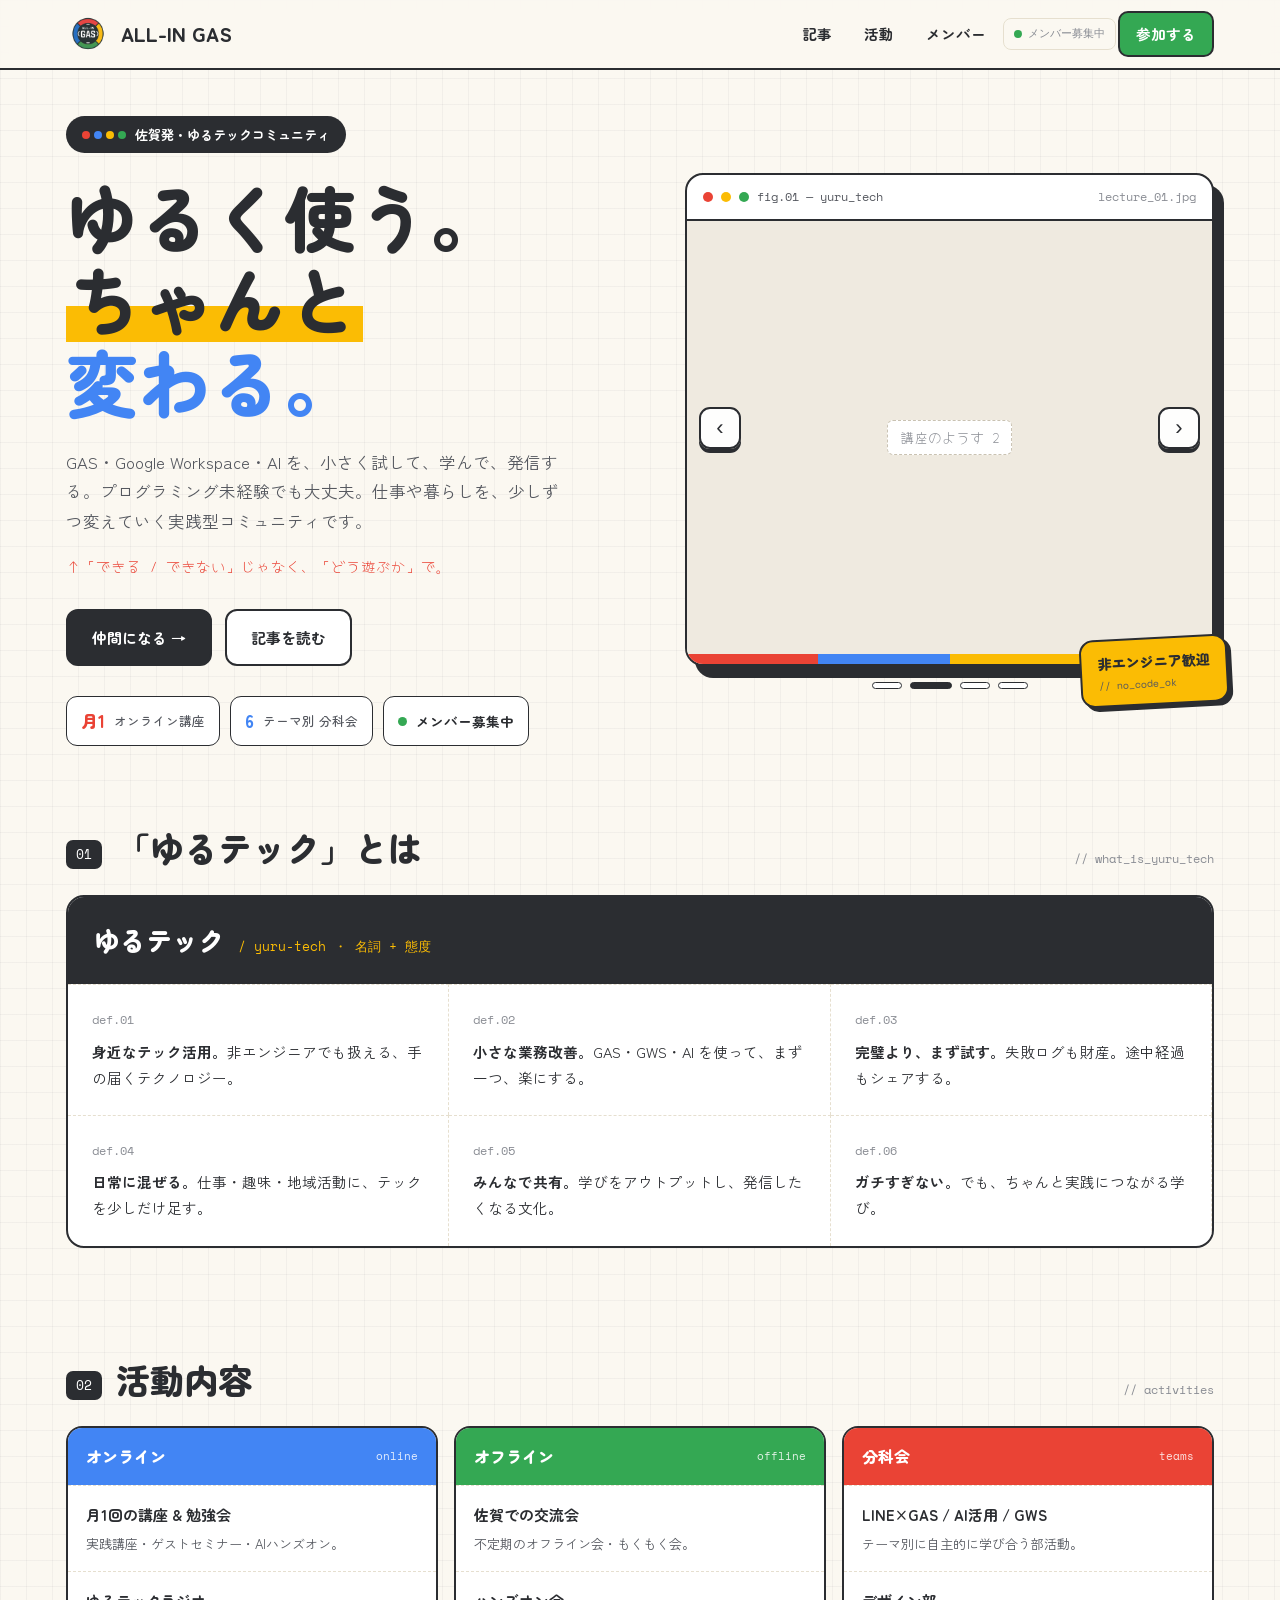
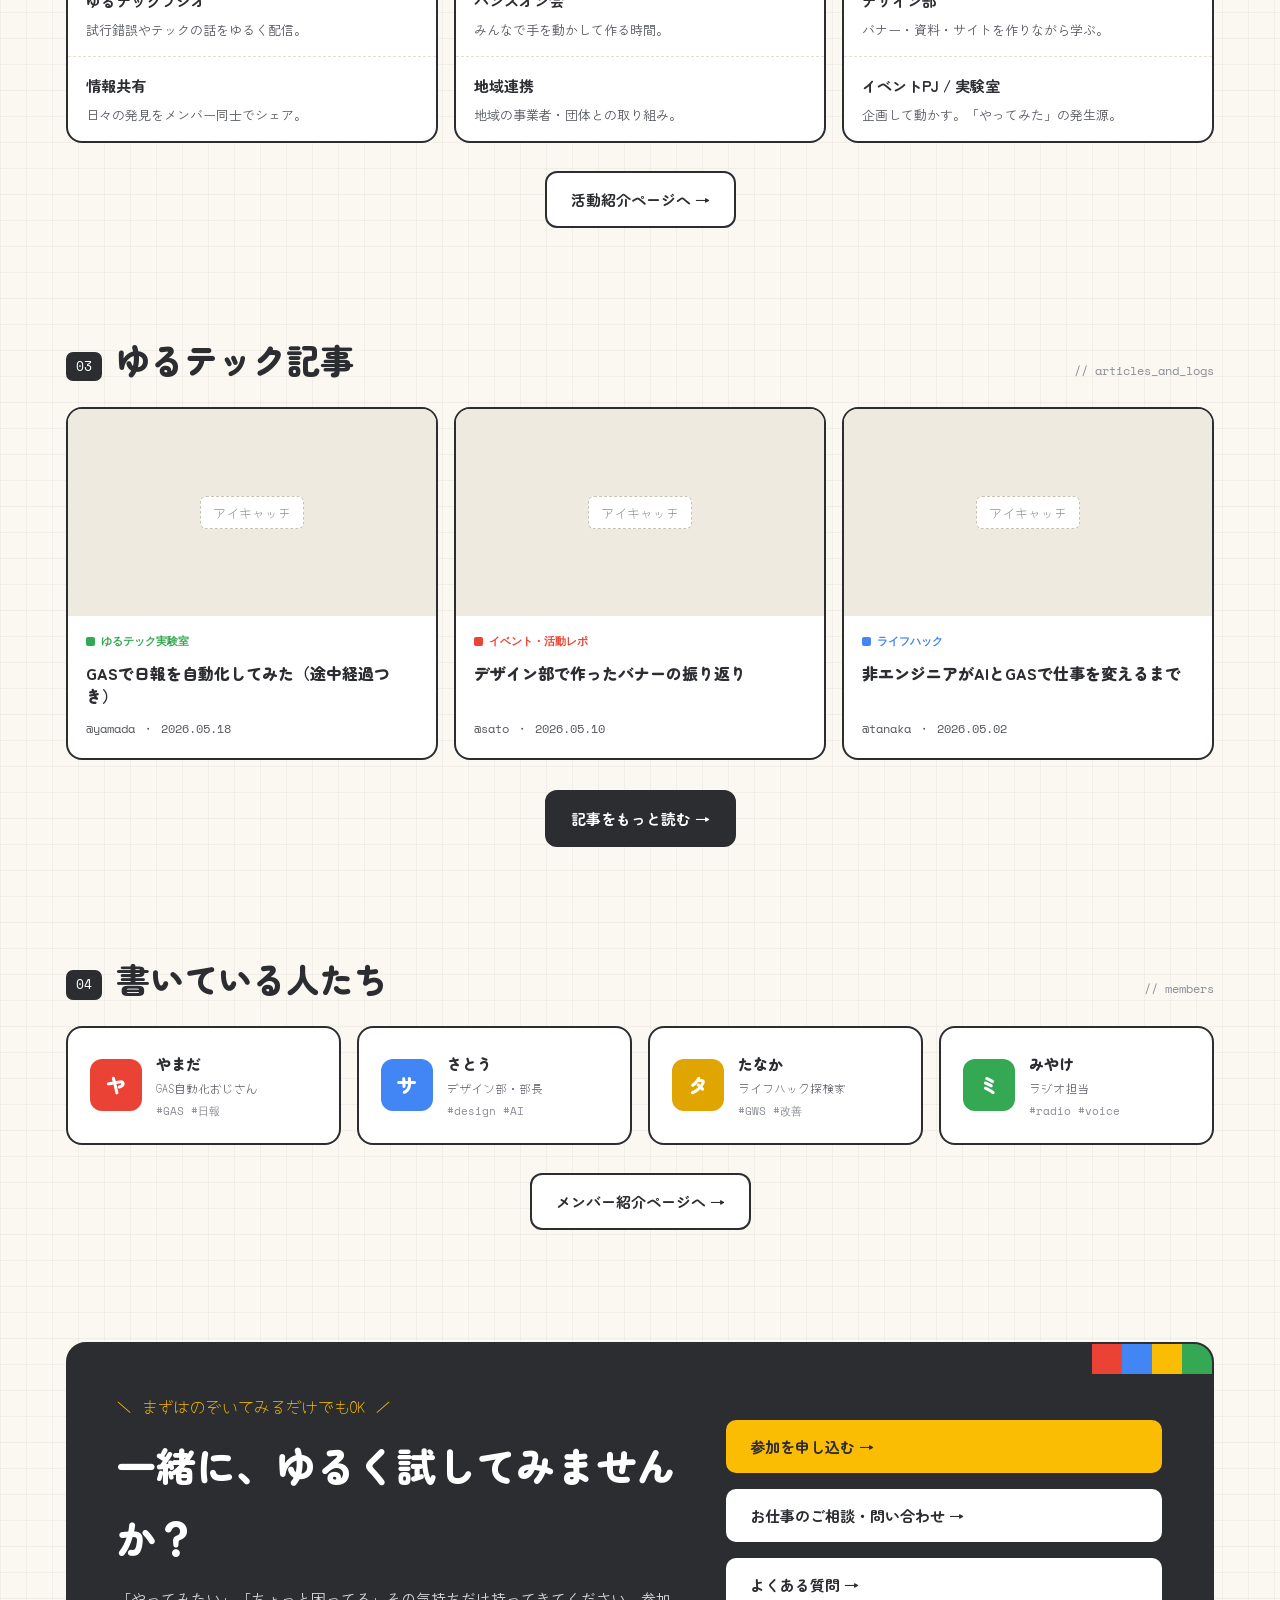
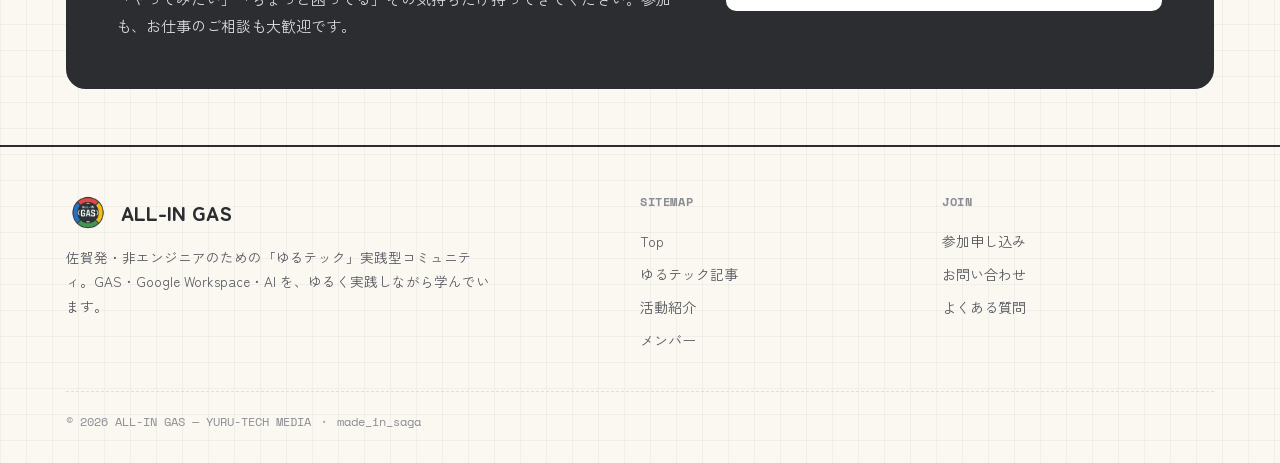
==== index.html @ 30613cdd "ALL-IN GAS site (案C 実験ノート) — initial publish" ====
<!DOCTYPE html>
<html lang="ja">
<head>
<meta charset="UTF-8">
<meta name="viewport" content="width=device-width, initial-scale=1.0">
<title>ALL-IN GAS ｜ 佐賀発・ゆるテック実践コミュニティ</title>
<link rel="stylesheet" href="assets/tokens.css">
<style>
@import url('https://fonts.googleapis.com/css2?family=Space+Mono:wght@400;700&display=swap');
/* ====================== 案C : 実験ノート / ベントグリッド (Modular) ====================== */
html{ scroll-behavior:smooth; }
body{ margin:0; background:#FBF8F1; color:var(--ink); font-family:var(--font-body); line-height:1.8; -webkit-font-smoothing:antialiased;
  background-image:
    linear-gradient(rgba(43,45,49,.045) 1px, transparent 1px),
    linear-gradient(90deg, rgba(43,45,49,.045) 1px, transparent 1px);
  background-size:26px 26px; }
a{ color:inherit; text-decoration:none; }
img{ display:block; max-width:100%; }
.wrap{ max-width:1200px; margin:0 auto; padding:0 26px; }
.mono{ font-family:'Space Mono', ui-monospace, monospace; }
.ph{ position:relative; background:#EFEAE0; display:flex; align-items:center; justify-content:center; color:var(--ink-3); font-family:var(--font-hand); font-size:13px; }
.ph span{ background:#fff; padding:4px 12px; border-radius:6px; border:1px dashed #C9C2B2; }

.btn{ font-family:var(--font-round); font-weight:700; font-size:15px; padding:13px 24px; border-radius:12px; display:inline-flex; align-items:center; gap:8px; transition:.16s; cursor:pointer; border:2px solid var(--ink); }
.btn-primary{ background:var(--ink); color:#fff; }
.btn-primary:hover{ box-shadow:4px 4px 0 var(--g-blue); transform:translate(-2px,-2px); }
.btn-ghost{ background:#fff; }
.btn-ghost:hover{ box-shadow:4px 4px 0 var(--ink); transform:translate(-2px,-2px); }

/* ====================== NAV ====================== */
nav.bar{ position:sticky; top:0; z-index:50; background:rgba(251,248,241,.9); backdrop-filter:blur(8px); border-bottom:2px solid var(--ink); }
nav.bar .wrap{ display:flex; align-items:center; gap:8px; height:68px; }
nav.bar .logo{ display:flex; align-items:center; gap:11px; font-family:var(--font-round); font-weight:900; font-size:20px; white-space:nowrap; }
nav.bar .logo img{ width:44px; height:44px; }
nav.bar .links{ display:flex; gap:2px; margin-left:auto; align-items:center; }
nav.bar .links a{ font-family:var(--font-round); font-weight:700; font-size:14.5px; padding:8px 15px; border-radius:10px; transition:.15s; }
nav.bar .links a:hover{ background:#EFEAE0; }
nav.bar .join{ background:var(--g-green); color:#fff !important; border:2px solid var(--ink); padding:8px 16px !important; }
nav.bar .status{ font-family:'Space Mono',monospace; font-size:11px; color:var(--ink-3); border:1.5px solid var(--line); border-radius:8px; padding:5px 10px; display:flex; align-items:center; gap:6px; }
nav.bar .status .dot{ width:8px; height:8px; border-radius:50%; background:var(--g-green); }

/* ====================== HERO — コピー + メインビジュアル主役 ====================== */
.hero{ padding:46px 0 26px; }
.hero .wrap{ display:grid; grid-template-columns:1.04fr .96fr; gap:46px; align-items:center; }
.hero .copy, .hero .visual{ min-width:0; }

.hero .copy .tagpill{ font-family:var(--font-round); font-weight:700; font-size:13px; background:var(--ink); color:#fff; padding:7px 16px; border-radius:30px; display:inline-flex; align-items:center; gap:9px; }
.hero .copy .tagpill .gd{ display:flex; gap:4px; }
.hero .copy .tagpill .gd i{ width:8px; height:8px; border-radius:50%; display:block; }
.hero .copy h1{ font-family:var(--font-round); font-weight:900; font-size:clamp(42px,6vw,72px); line-height:1.14; letter-spacing:.01em; margin:22px 0 0; }
.hero .copy h1 .hl{ background:linear-gradient(180deg,transparent 58%, var(--g-yellow) 58%, var(--g-yellow) 92%, transparent 92%); padding:0 3px; }
.hero .copy h1 .b{ color:var(--g-blue); white-space:nowrap; }
.hero .copy .lead{ font-size:16.5px; color:var(--ink-2); margin:26px 0 0; max-width:30em; }
.hero .copy .hand{ font-family:var(--font-hand); font-size:14.5px; color:var(--g-red); margin-top:16px; }
.hero .copy .cta-row{ display:flex; gap:13px; flex-wrap:wrap; margin-top:30px; }

/* main visual — 大きく主役に */
.hero .visual{ position:relative; }
.hero .visual .card{ border:2px solid var(--ink); border-radius:18px; background:#fff; overflow:hidden;
  box-shadow:10px 12px 0 var(--ink); position:relative; }
.hero .visual .figbar{ display:flex; align-items:center; gap:8px; padding:11px 16px; border-bottom:2px solid var(--ink);
  font-family:'Space Mono',monospace; font-size:12px; color:var(--ink-2); }
.hero .visual .figbar .tdot{ width:10px; height:10px; border-radius:50%; }
.hero .visual .figbar .name{ margin-left:auto; color:var(--ink-3); }
.hero .visual .ph{ aspect-ratio:4/3.3; border-radius:0; border:none; }
.hero .visual .ph span{ font-size:14px; }
/* carousel */
.hero .visual .card{ position:relative; }
.hero .visual .track{ display:flex; transition:transform .45s cubic-bezier(.7,0,.2,1); }
.hero .visual .slide{ flex:0 0 100%; }
.hero .visual .slide .ph{ width:100%; }
.hero .visual .arw{ position:absolute; top:calc(50% + 8px); transform:translateY(-50%); width:42px; height:42px; border-radius:11px;
  border:2px solid var(--ink); background:rgba(255,255,255,.94); color:var(--ink); font-size:22px; line-height:1; cursor:pointer;
  display:flex; align-items:center; justify-content:center; transition:.15s; z-index:3; box-shadow:0 4px 0 var(--ink); }
.hero .visual .arw:hover{ background:var(--g-yellow); }
.hero .visual .arw:active{ transform:translateY(-50%) translateY(2px); box-shadow:0 2px 0 var(--ink); }
.hero .visual .arw.prev{ left:12px; }
.hero .visual .arw.next{ right:12px; }
.hero .visual .dots{ display:flex; gap:8px; justify-content:center; margin-top:16px; }
.hero .visual .dots .dot{ width:30px; height:7px; border-radius:20px; border:1.5px solid var(--ink); background:#fff; cursor:pointer; padding:0; transition:.18s; }
.hero .visual .dots .dot.on{ background:var(--ink); width:42px; }
.hero .visual .colorbar{ display:flex; height:10px; }
.hero .visual .colorbar i{ flex:1; }
.hero .visual .stamp{ position:absolute; right:-14px; bottom:-16px; background:var(--g-yellow); color:var(--ink);
  border:2px solid var(--ink); border-radius:14px; padding:10px 16px; font-family:var(--font-round); font-weight:900;
  font-size:14px; transform:rotate(-3deg); box-shadow:4px 4px 0 var(--ink); }
.hero .visual .stamp .s{ display:block; font-family:'Space Mono',monospace; font-weight:400; font-size:10px; color:var(--ink-2); margin-top:1px; }

/* hero下のステータス・チップ列 */
.hero-chips{ display:flex; flex-wrap:wrap; gap:10px; margin-top:30px; }
.chip{ display:inline-flex; align-items:center; gap:9px; border:1.5px solid var(--ink); border-radius:11px; background:#fff;
  padding:9px 14px; font-family:var(--font-round); font-weight:700; font-size:13.5px; }
.chip .num{ font-family:var(--font-round); font-weight:900; font-size:17px; }
.chip .lab{ font-size:12.5px; color:var(--ink-2); font-weight:500; }
.chip .cdot{ width:9px; height:9px; border-radius:50%; }
.chip .mn{ font-family:'Space Mono',monospace; font-size:11px; color:var(--ink-3); }
.chip.live .cdot{ animation:blink 1.6s ease-in-out infinite; }
@keyframes blink{ 50%{ opacity:.25 } }

/* ====================== SECTION ====================== */
section{ padding:56px 0; }
.sec-head{ display:flex; align-items:flex-end; gap:14px; margin-bottom:26px; flex-wrap:wrap; }
.sec-head .tick{ font-family:'Space Mono',monospace; font-size:13px; color:#fff; background:var(--ink); padding:3px 10px; border-radius:7px; }
.sec-head h2{ font-family:var(--font-round); font-weight:900; font-size:clamp(24px,3vw,34px); margin:0; line-height:1.2; }
.sec-head .en{ font-family:'Space Mono',monospace; font-size:12px; color:var(--ink-3); margin-left:auto; }

/* ゆるテック定義 */
.yuru .def{ border:2px solid var(--ink); border-radius:18px; background:#fff; overflow:hidden; display:grid; grid-template-columns:1fr 1fr 1fr; }
.yuru .def .head{ grid-column:1/-1; background:var(--ink); color:#fff; padding:20px 26px; display:flex; align-items:baseline; gap:14px; }
.yuru .def .head .term{ font-family:var(--font-round); font-weight:900; font-size:26px; }
.yuru .def .head .pron{ font-family:'Space Mono',monospace; font-size:13px; color:var(--g-yellow); }
.yuru .def .item{ padding:24px; border-right:1.5px dashed var(--line); border-top:1.5px dashed var(--line); }
.yuru .def .item:nth-child(3n+1){ border-left:none; }
.yuru .def .item .no{ font-family:'Space Mono',monospace; font-size:12px; color:var(--ink-3); }
.yuru .def .item p{ margin:8px 0 0; font-size:14.5px; }
.yuru .def .item b{ color:var(--ink); }

/* 活動 — board columns */
.acts .board{ display:grid; grid-template-columns:repeat(3,1fr); gap:16px; }
.col{ border:2px solid var(--ink); border-radius:16px; overflow:hidden; background:#fff; }
.col .top{ padding:14px 18px; color:#fff; font-family:var(--font-round); font-weight:900; font-size:16px; display:flex; align-items:center; gap:9px; }
.col .top .c{ font-family:'Space Mono',monospace; font-size:11px; font-weight:400; opacity:.85; margin-left:auto; }
.col .item{ padding:15px 18px; border-top:1.5px dashed var(--line); }
.col .item h4{ font-family:var(--font-round); font-weight:700; font-size:15px; margin:0 0 4px; }
.col .item p{ margin:0; font-size:13px; color:var(--ink-2); }

/* 記事 */
.media{ }
.art-grid{ display:grid; grid-template-columns:repeat(3,1fr); gap:16px; }
.art{ border:2px solid var(--ink); border-radius:16px; background:#fff; overflow:hidden; display:flex; flex-direction:column; transition:.16s; }
.art:hover{ transform:translate(-3px,-3px); box-shadow:5px 5px 0 var(--ink); }
.art .ph{ aspect-ratio:16/9; }
.art .body{ padding:16px 18px 18px; display:flex; flex-direction:column; flex:1; }
.art .cat{ font-family:'Space Mono',monospace; font-size:11px; font-weight:700; display:inline-flex; align-items:center; gap:6px; }
.art .cat i{ width:9px; height:9px; border-radius:2px; }
.art h3{ font-family:var(--font-round); font-weight:900; font-size:16px; line-height:1.45; margin:10px 0; }
.art .meta{ font-family:'Space Mono',monospace; font-size:12px; color:var(--ink-2); margin-top:auto; }

/* メンバー */
.members .row{ display:grid; grid-template-columns:repeat(4,1fr); gap:16px; }
.mcard{ border:2px solid var(--ink); border-radius:16px; background:#fff; padding:22px; display:flex; gap:14px; align-items:center; transition:.16s; }
.mcard:hover{ transform:translate(-3px,-3px); box-shadow:5px 5px 0 var(--ink); }
.mcard .av{ width:52px; height:52px; border-radius:12px; color:#fff; display:flex; align-items:center; justify-content:center; font-family:var(--font-round); font-weight:900; font-size:20px; flex-shrink:0; }
.mcard h4{ font-family:var(--font-round); font-weight:900; font-size:15px; margin:0; }
.mcard .role{ font-family:var(--font-hand); font-size:12px; color:var(--ink-2); }
.mcard .tags{ font-family:'Space Mono',monospace; font-size:10.5px; color:var(--ink-3); margin-top:4px; }

/* CTA */
.join .box{ border:2px solid var(--ink); border-radius:20px; background:var(--ink); color:#fff; padding:48px; display:grid; grid-template-columns:1.3fr 1fr; gap:36px; align-items:center; position:relative; overflow:hidden; }
.join .box .corner{ position:absolute; top:0; right:0; display:flex; }
.join .box .corner i{ width:30px; height:30px; }
.join .hand{ font-family:var(--font-hand); color:var(--g-yellow); font-size:16px; }
.join h2{ font-family:var(--font-round); font-weight:900; font-size:clamp(26px,3.4vw,40px); margin:8px 0 12px; }
.join p{ color:#D9DBE0; margin:0; font-size:15px; }
.join .actions{ display:flex; flex-direction:column; gap:12px; }
.join .btn-ghost{ background:#fff; color:var(--ink); }
.join .btn-y{ background:var(--g-yellow); color:var(--ink); border-color:var(--ink); }
.join .btn-y:hover{ transform:translate(-2px,-2px); box-shadow:4px 4px 0 rgba(255,255,255,.3); }

/* footer */
footer{ border-top:2px solid var(--ink); padding:44px 0 30px; }
footer .grid{ display:grid; grid-template-columns:2fr 1fr 1fr; gap:30px; }
footer .logo{ display:flex; align-items:center; gap:11px; font-family:var(--font-round); font-weight:900; font-size:20px; margin-bottom:10px; }
footer .logo img{ width:44px; height:44px; }
footer .desc{ font-size:13.5px; color:var(--ink-2); max-width:32em; }
footer h5{ font-family:'Space Mono',monospace; font-size:12px; margin:0 0 12px; color:var(--ink-3); text-transform:uppercase; letter-spacing:.05em; }
footer a{ display:block; font-size:14px; color:var(--ink-2); padding:4px 0; }
footer a:hover{ color:var(--g-blue); }
footer .copy{ font-family:'Space Mono',monospace; margin-top:34px; padding-top:20px; border-top:1.5px dashed var(--line); font-size:11.5px; color:var(--ink-3); }

@media (max-width:1080px){
  .hero .wrap{ grid-template-columns:1fr; }
  .hero .visual{ order:-1; }
}
@media (max-width:920px){
  .yuru .def, .acts .board, .art-grid, .members .row, .join .box, footer .grid{ grid-template-columns:1fr; }
}
</style>
</head>
<body>

<nav class="bar"><div class="wrap">
  <a class="logo" href="#top"><img src="assets/logo.png" alt="">ALL-IN GAS</a>
  <div class="links">
    <a href="articles.html">記事</a>
    <a href="activities.html">活動</a>
    <a href="members.html">メンバー</a>
    <span class="status"><span class="dot"></span>メンバー募集中</span>
    <a href="join.html" class="join">参加する</a>
  </div>
</div></nav>

<!-- HERO : コピー + メインビジュアル主役 -->
<section class="hero" id="top"><div class="wrap">
  <div class="copy">
    <span class="tagpill"><span class="gd"><i style="background:var(--g-red)"></i><i style="background:var(--g-blue)"></i><i style="background:var(--g-yellow)"></i><i style="background:var(--g-green)"></i></span>佐賀発・ゆるテックコミュニティ</span>
    <h1>ゆるく使う。<br><span class="hl">ちゃんと</span><span class="b">変わる。</span></h1>
    <p class="lead">GAS・Google Workspace・AI を、小さく試して、学んで、発信する。プログラミング未経験でも大丈夫。仕事や暮らしを、少しずつ変えていく実践型コミュニティです。</p>
    <p class="hand">↑「できる / できない」じゃなく、「どう遊ぶか」で。</p>
    <div class="cta-row">
      <a href="join.html" class="btn btn-primary">仲間になる →</a>
      <a href="articles.html" class="btn btn-ghost">記事を読む</a>
    </div>
    <div class="hero-chips">
      <div class="chip"><span class="num" style="color:var(--g-red)">月1</span><span class="lab">オンライン講座</span></div>
      <div class="chip"><span class="num" style="color:var(--g-blue)">6</span><span class="lab">テーマ別 分科会</span></div>
      <div class="chip live"><span class="cdot" style="background:var(--g-green)"></span>メンバー募集中</div>
    </div>
  </div>
  <div class="visual">
    <div class="card">
      <div class="figbar"><span class="tdot" style="background:var(--g-red)"></span><span class="tdot" style="background:var(--g-yellow)"></span><span class="tdot" style="background:var(--g-green)"></span>fig.01 — yuru_tech<span class="name" id="figname">main_visual.jpg</span></div>
      <div class="track" id="track">
        <div class="slide"><div class="ph"><span>メインビジュアル 1</span></div></div>
        <div class="slide"><div class="ph"><span>講座のようす 2</span></div></div>
        <div class="slide"><div class="ph"><span>もくもく会 3</span></div></div>
        <div class="slide"><div class="ph"><span>デザイン部 4</span></div></div>
      </div>
      <button class="arw prev" id="cprev" aria-label="前へ">‹</button>
      <button class="arw next" id="cnext" aria-label="次へ">›</button>
      <div class="colorbar"><i style="background:var(--g-red)"></i><i style="background:var(--g-blue)"></i><i style="background:var(--g-yellow)"></i><i style="background:var(--g-green)"></i></div>
    </div>
    <div class="dots" id="cdots"></div>
    <div class="stamp">非エンジニア歓迎<span class="s">// no_code_ok</span></div>
  </div>
</div></section>

<script>
// ヒーロー・メインビジュアルのカルーセル
(function(){
  const track=document.getElementById('track');
  if(!track) return;
  const slides=[...track.children];
  const dotsWrap=document.getElementById('cdots');
  const figname=document.getElementById('figname');
  const names=['main_visual.jpg','lecture_01.jpg','mokumoku.jpg','design_team.jpg'];
  let i=0, timer;
  slides.forEach((_,n)=>{ const d=document.createElement('button'); d.className='dot'+(n===0?' on':''); d.addEventListener('click',()=>{go(n);reset();}); dotsWrap.appendChild(d); });
  const dots=[...dotsWrap.children];
  function go(n){ i=(n+slides.length)%slides.length; track.style.transform='translateX(-'+(i*100)+'%)'; dots.forEach((d,k)=>d.classList.toggle('on',k===i)); if(figname) figname.textContent=names[i]||figname.textContent; }
  function reset(){ clearInterval(timer); timer=setInterval(()=>go(i+1),5000); }
  document.getElementById('cnext').addEventListener('click',()=>{go(i+1);reset();});
  document.getElementById('cprev').addEventListener('click',()=>{go(i-1);reset();});
  reset();
})();
</script>

<!-- ゆるテック定義 -->
<section class="yuru" id="yuru"><div class="wrap">
  <div class="sec-head"><span class="tick">01</span><h2>「ゆるテック」とは</h2><span class="en">// what_is_yuru_tech</span></div>
  <div class="def">
    <div class="head"><span class="term">ゆるテック</span><span class="pron mono">/ yuru-tech ・ 名詞 + 態度</span></div>
    <div class="item"><div class="no mono">def.01</div><p><b>身近なテック活用。</b>非エンジニアでも扱える、手の届くテクノロジー。</p></div>
    <div class="item"><div class="no mono">def.02</div><p><b>小さな業務改善。</b>GAS・GWS・AI を使って、まず一つ、楽にする。</p></div>
    <div class="item"><div class="no mono">def.03</div><p><b>完璧より、まず試す。</b>失敗ログも財産。途中経過もシェアする。</p></div>
    <div class="item"><div class="no mono">def.04</div><p><b>日常に混ぜる。</b>仕事・趣味・地域活動に、テックを少しだけ足す。</p></div>
    <div class="item"><div class="no mono">def.05</div><p><b>みんなで共有。</b>学びをアウトプットし、発信したくなる文化。</p></div>
    <div class="item"><div class="no mono">def.06</div><p><b>ガチすぎない。</b>でも、ちゃんと実践につながる学び。</p></div>
  </div>
</div></section>

<!-- 活動 board -->
<section class="acts" id="acts"><div class="wrap">
  <div class="sec-head"><span class="tick">02</span><h2>活動内容</h2><span class="en">// activities</span></div>
  <div class="board">
    <div class="col">
      <div class="top" style="background:var(--g-blue)">オンライン<span class="c mono">online</span></div>
      <div class="item"><h4>月1回の講座 & 勉強会</h4><p>実践講座・ゲストセミナー・AIハンズオン。</p></div>
      <div class="item"><h4>ゆるテックラジオ</h4><p>試行錯誤やテックの話をゆるく配信。</p></div>
      <div class="item"><h4>情報共有</h4><p>日々の発見をメンバー同士でシェア。</p></div>
    </div>
    <div class="col">
      <div class="top" style="background:var(--g-green)">オフライン<span class="c mono">offline</span></div>
      <div class="item"><h4>佐賀での交流会</h4><p>不定期のオフライン会・もくもく会。</p></div>
      <div class="item"><h4>ハンズオン会</h4><p>みんなで手を動かして作る時間。</p></div>
      <div class="item"><h4>地域連携</h4><p>地域の事業者・団体との取り組み。</p></div>
    </div>
    <div class="col">
      <div class="top" style="background:var(--g-red)">分科会<span class="c mono">teams</span></div>
      <div class="item"><h4>LINE×GAS / AI活用 / GWS</h4><p>テーマ別に自主的に学び合う部活動。</p></div>
      <div class="item"><h4>デザイン部</h4><p>バナー・資料・サイトを作りながら学ぶ。</p></div>
      <div class="item"><h4>イベントPJ / 実験室</h4><p>企画して動かす。「やってみた」の発生源。</p></div>
    </div>
  </div>
  <div style="text-align:center;margin-top:28px"><a href="activities.html" class="btn btn-ghost">活動紹介ページへ →</a></div>
</div></section>

<!-- 記事 -->
<section class="media" id="media"><div class="wrap">
  <div class="sec-head"><span class="tick">03</span><h2>ゆるテック記事</h2><span class="en">// articles_and_logs</span></div>
  <div class="art-grid">
    <article class="art"><div class="ph"><span>アイキャッチ</span></div><div class="body"><span class="cat" style="color:var(--g-green)"><i style="background:var(--g-green)"></i>ゆるテック実験室</span><h3>GASで日報を自動化してみた（途中経過つき）</h3><div class="meta mono">@yamada ・ 2026.05.18</div></div></article>
    <article class="art"><div class="ph"><span>アイキャッチ</span></div><div class="body"><span class="cat" style="color:var(--g-red)"><i style="background:var(--g-red)"></i>イベント・活動レポ</span><h3>デザイン部で作ったバナーの振り返り</h3><div class="meta mono">@sato ・ 2026.05.10</div></div></article>
    <article class="art"><div class="ph"><span>アイキャッチ</span></div><div class="body"><span class="cat" style="color:var(--g-blue)"><i style="background:var(--g-blue)"></i>ライフハック</span><h3>非エンジニアがAIとGASで仕事を変えるまで</h3><div class="meta mono">@tanaka ・ 2026.05.02</div></div></article>
  </div>
  <div style="text-align:center;margin-top:30px"><a href="articles.html" class="btn btn-primary">記事をもっと読む →</a></div>
</div></section>

<!-- メンバー -->
<section class="members" id="members"><div class="wrap">
  <div class="sec-head"><span class="tick">04</span><h2>書いている人たち</h2><span class="en">// members</span></div>
  <div class="row">
    <div class="mcard"><div class="av" style="background:var(--g-red)">ヤ</div><div><h4>やまだ</h4><div class="role">GAS自動化おじさん</div><div class="tags mono">#GAS #日報</div></div></div>
    <div class="mcard"><div class="av" style="background:var(--g-blue)">サ</div><div><h4>さとう</h4><div class="role">デザイン部・部長</div><div class="tags mono">#design #AI</div></div></div>
    <div class="mcard"><div class="av" style="background:#E0A500">タ</div><div><h4>たなか</h4><div class="role">ライフハック探検家</div><div class="tags mono">#GWS #改善</div></div></div>
    <div class="mcard"><div class="av" style="background:var(--g-green)">ミ</div><div><h4>みやけ</h4><div class="role">ラジオ担当</div><div class="tags mono">#radio #voice</div></div></div>
  </div>
  <div style="text-align:center;margin-top:28px"><a href="members.html" class="btn btn-ghost">メンバー紹介ページへ →</a></div>
</div></section>

<!-- CTA -->
<section class="join" id="join"><div class="wrap">
  <div class="box">
    <div class="corner"><i style="background:var(--g-red)"></i><i style="background:var(--g-blue)"></i><i style="background:var(--g-yellow)"></i><i style="background:var(--g-green)"></i></div>
    <div>
      <div class="hand">＼ まずはのぞいてみるだけでもOK ／</div>
      <h2>一緒に、ゆるく試してみませんか？</h2>
      <p>「やってみたい」「ちょっと困ってる」その気持ちだけ持ってきてください。参加も、お仕事のご相談も大歓迎です。</p>
    </div>
    <div class="actions">
      <a href="join.html" class="btn btn-y">参加を申し込む →</a>
      <a href="join.html#contact" class="btn btn-ghost">お仕事のご相談・問い合わせ →</a>
      <a href="join.html#faq-section" class="btn btn-ghost">よくある質問 →</a>
    </div>
  </div>
</div></section>

<footer><div class="wrap">
  <div class="grid">
    <div>
      <div class="logo"><img src="assets/logo.png" alt="">ALL-IN GAS</div>
      <div class="desc">佐賀発・非エンジニアのための「ゆるテック」実践型コミュニティ。GAS・Google Workspace・AI を、ゆるく実践しながら学んでいます。</div>
    </div>
    <div><h5>Sitemap</h5><a href="#top">Top</a><a href="articles.html">ゆるテック記事</a><a href="activities.html">活動紹介</a><a href="members.html">メンバー</a></div>
    <div><h5>Join</h5><a href="join.html">参加申し込み</a><a href="join.html">お問い合わせ</a><a href="join.html">よくある質問</a></div>
  </div>
  <div class="copy">© 2026 ALL-IN GAS — YURU-TECH MEDIA ・ made_in_saga</div>
</div></footer>

</body>
</html>
---- assets/tokens.css ----
/* ============================================================
   ALL-IN GAS — 共通デザイントークン
   「ゆるテック」: やさしい・明るい・ゆるい・でも信頼感
   Googleカラー(赤・青・黄・緑) + 温かみのある手書きアクセント
   ============================================================ */

@import url('https://fonts.googleapis.com/css2?family=Zen+Maru+Gothic:wght@400;500;700;900&family=Zen+Kaku+Gothic+New:wght@400;500;700;900&family=Yomogi&family=Klee+One:wght@400;600&family=Outfit:wght@500;600;700;800&display=swap');

:root {
  /* --- Googleカラー --- */
  --g-red:    #EA4335;
  --g-blue:   #4285F4;
  --g-yellow: #FBBC04;
  --g-green:  #34A853;

  /* やわらかめの派生（背景ブロック用） */
  --g-red-soft:    #FBE3E0;
  --g-blue-soft:   #E1ECFE;
  --g-yellow-soft: #FEF3D2;
  --g-green-soft:  #DCF0E2;

  /* --- インク & ペーパー --- */
  --ink:        #2B2D31;   /* ロゴ中心の濃いチャコール */
  --ink-2:      #55585F;   /* サブテキスト */
  --ink-3:      #8A8D94;   /* 補助 */
  --paper:      #FBF8F1;   /* 温かいクリーム地 */
  --paper-2:    #F3EEE2;   /* 少し沈んだ紙 */
  --paper-card: #FFFFFF;
  --line:       #E6DFCF;   /* 紙に馴染む罫線 */
  --line-ink:   #2B2D31;

  /* --- フォント --- */
  --font-round: 'Zen Maru Gothic', 'Hiragino Maru Gothic ProN', sans-serif; /* 見出し・ブランド（丸ゴシック） */
  --font-body:  'Zen Kaku Gothic New', 'Hiragino Sans', sans-serif;          /* 本文 */
  --font-hand:  'Yomogi', 'Klee One', cursive;                               /* 手書きアクセント */
  --font-latin: 'Outfit', sans-serif;                                        /* 英字ディスプレイ */

  --radius:   18px;
  --radius-lg: 28px;
  --shadow-sticker: 0 6px 0 rgba(43,45,49,.10), 0 14px 28px -12px rgba(43,45,49,.30);
}

* { box-sizing: border-box; }

::selection { background: var(--g-yellow); color: var(--ink); }
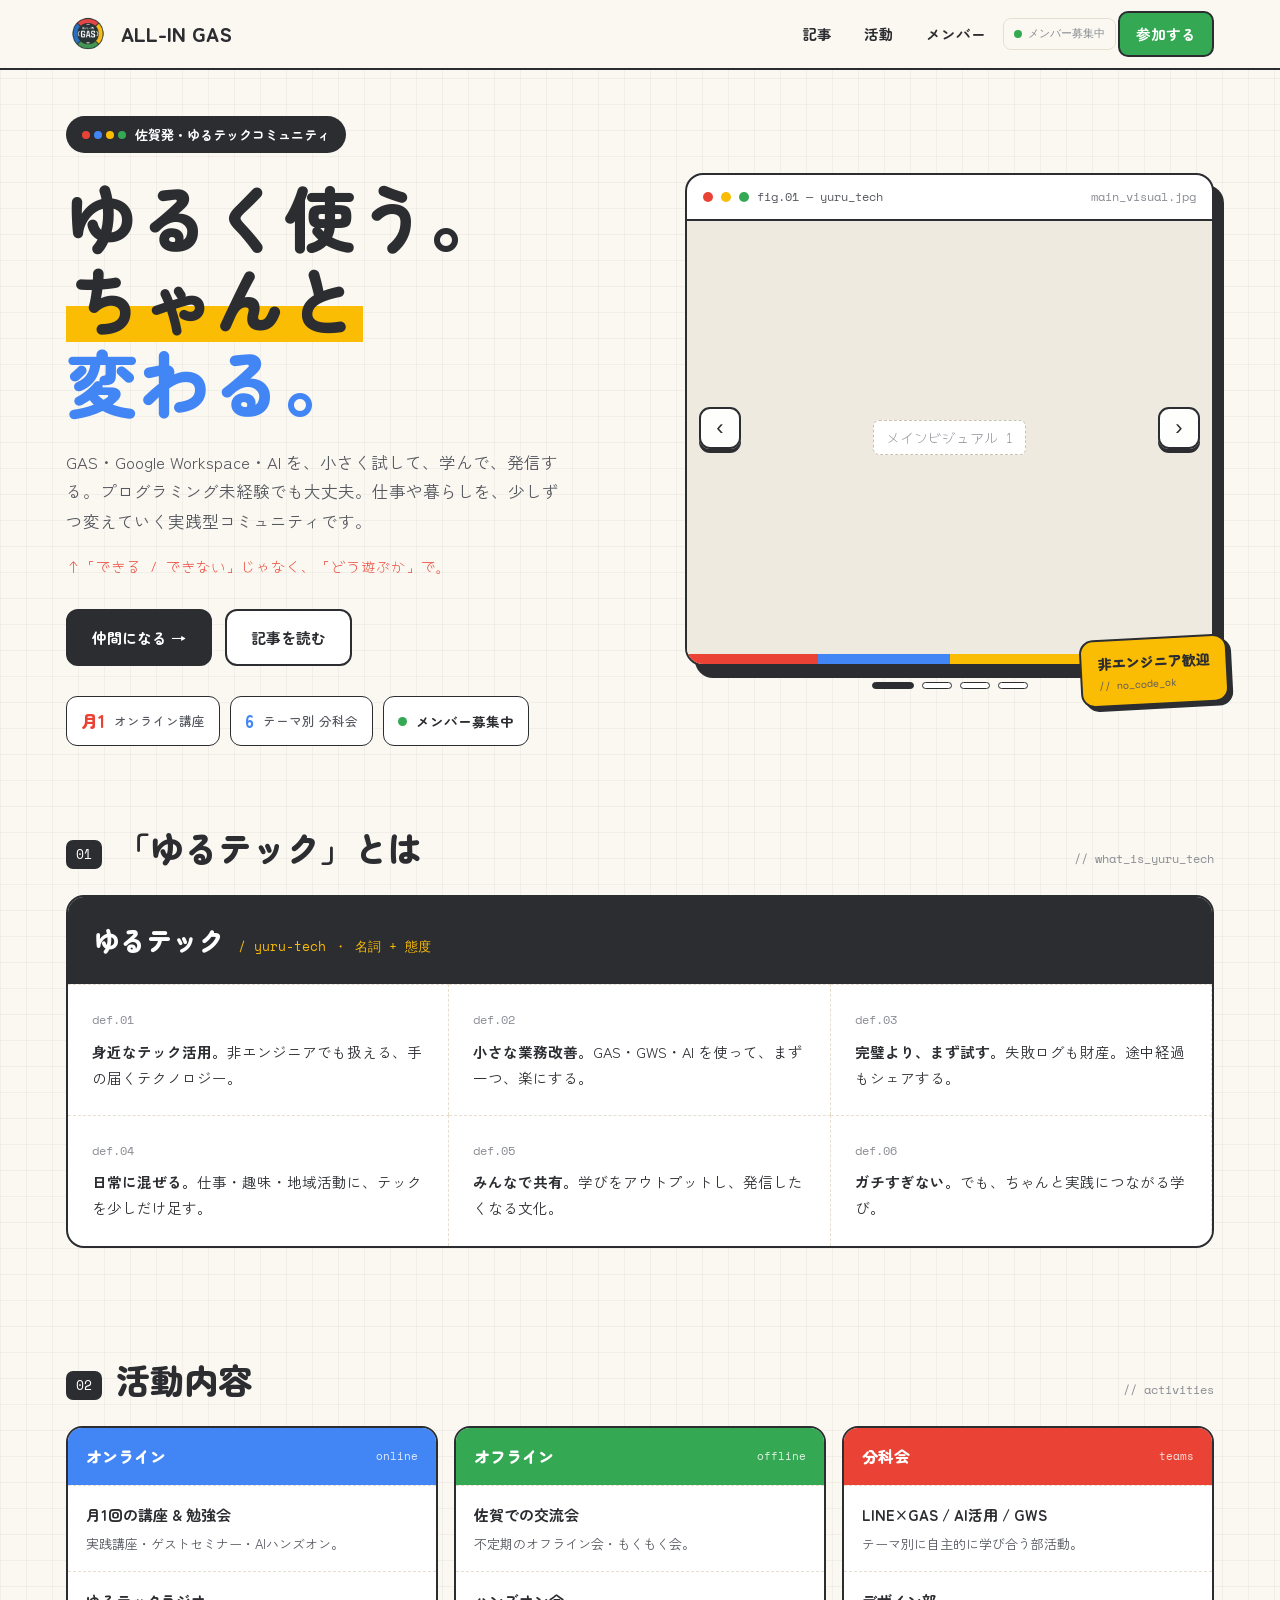
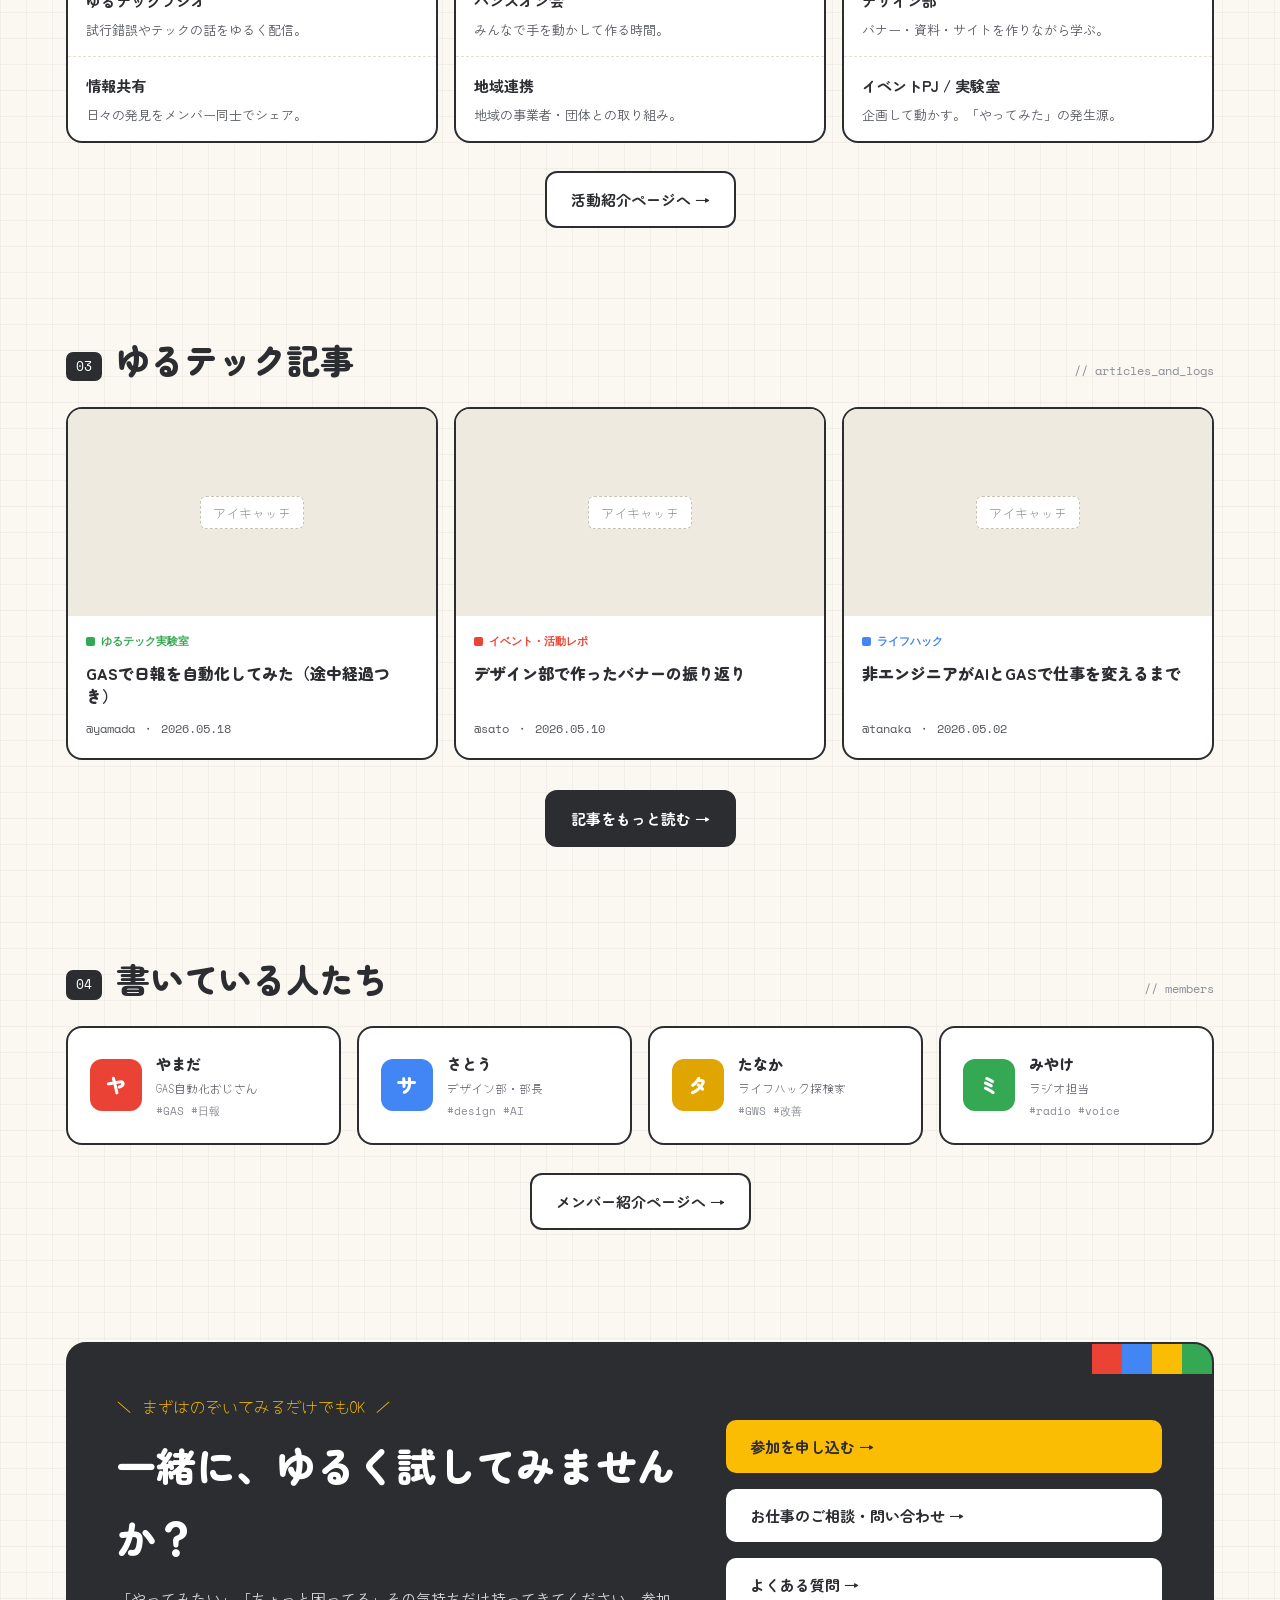
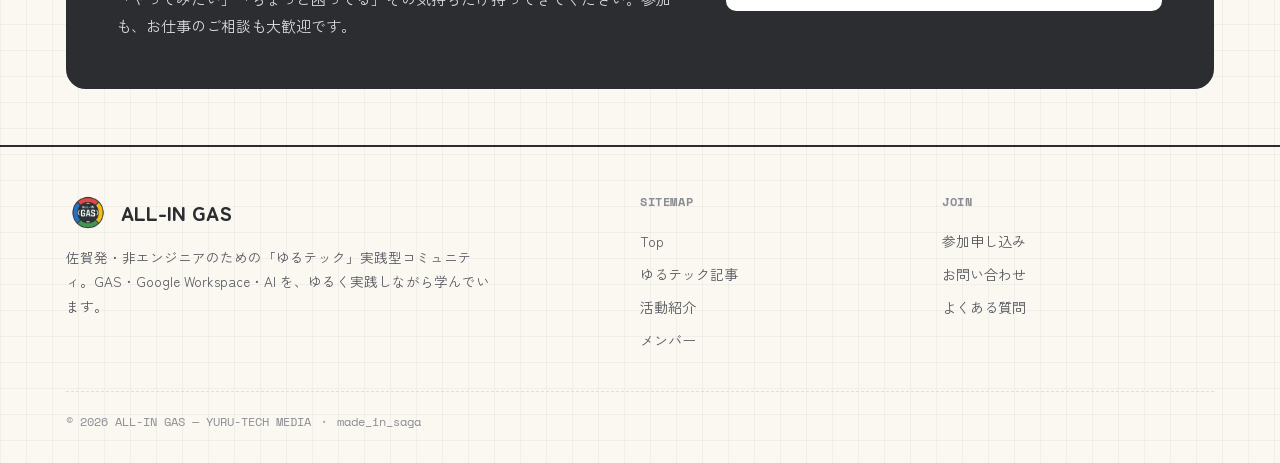
==== commit 3762477d: "リリース前のため検索除外を追加（noindex メタ + robots.txt）" ====
--- a/index.html
+++ b/index.html
@@ -3,6 +3,7 @@
 <head>
 <meta charset="UTF-8">
 <meta name="viewport" content="width=device-width, initial-scale=1.0">
+<meta name="robots" content="noindex, nofollow">
 <title>ALL-IN GAS ｜ 佐賀発・ゆるテック実践コミュニティ</title>
 <link rel="stylesheet" href="assets/tokens.css">
 <style>
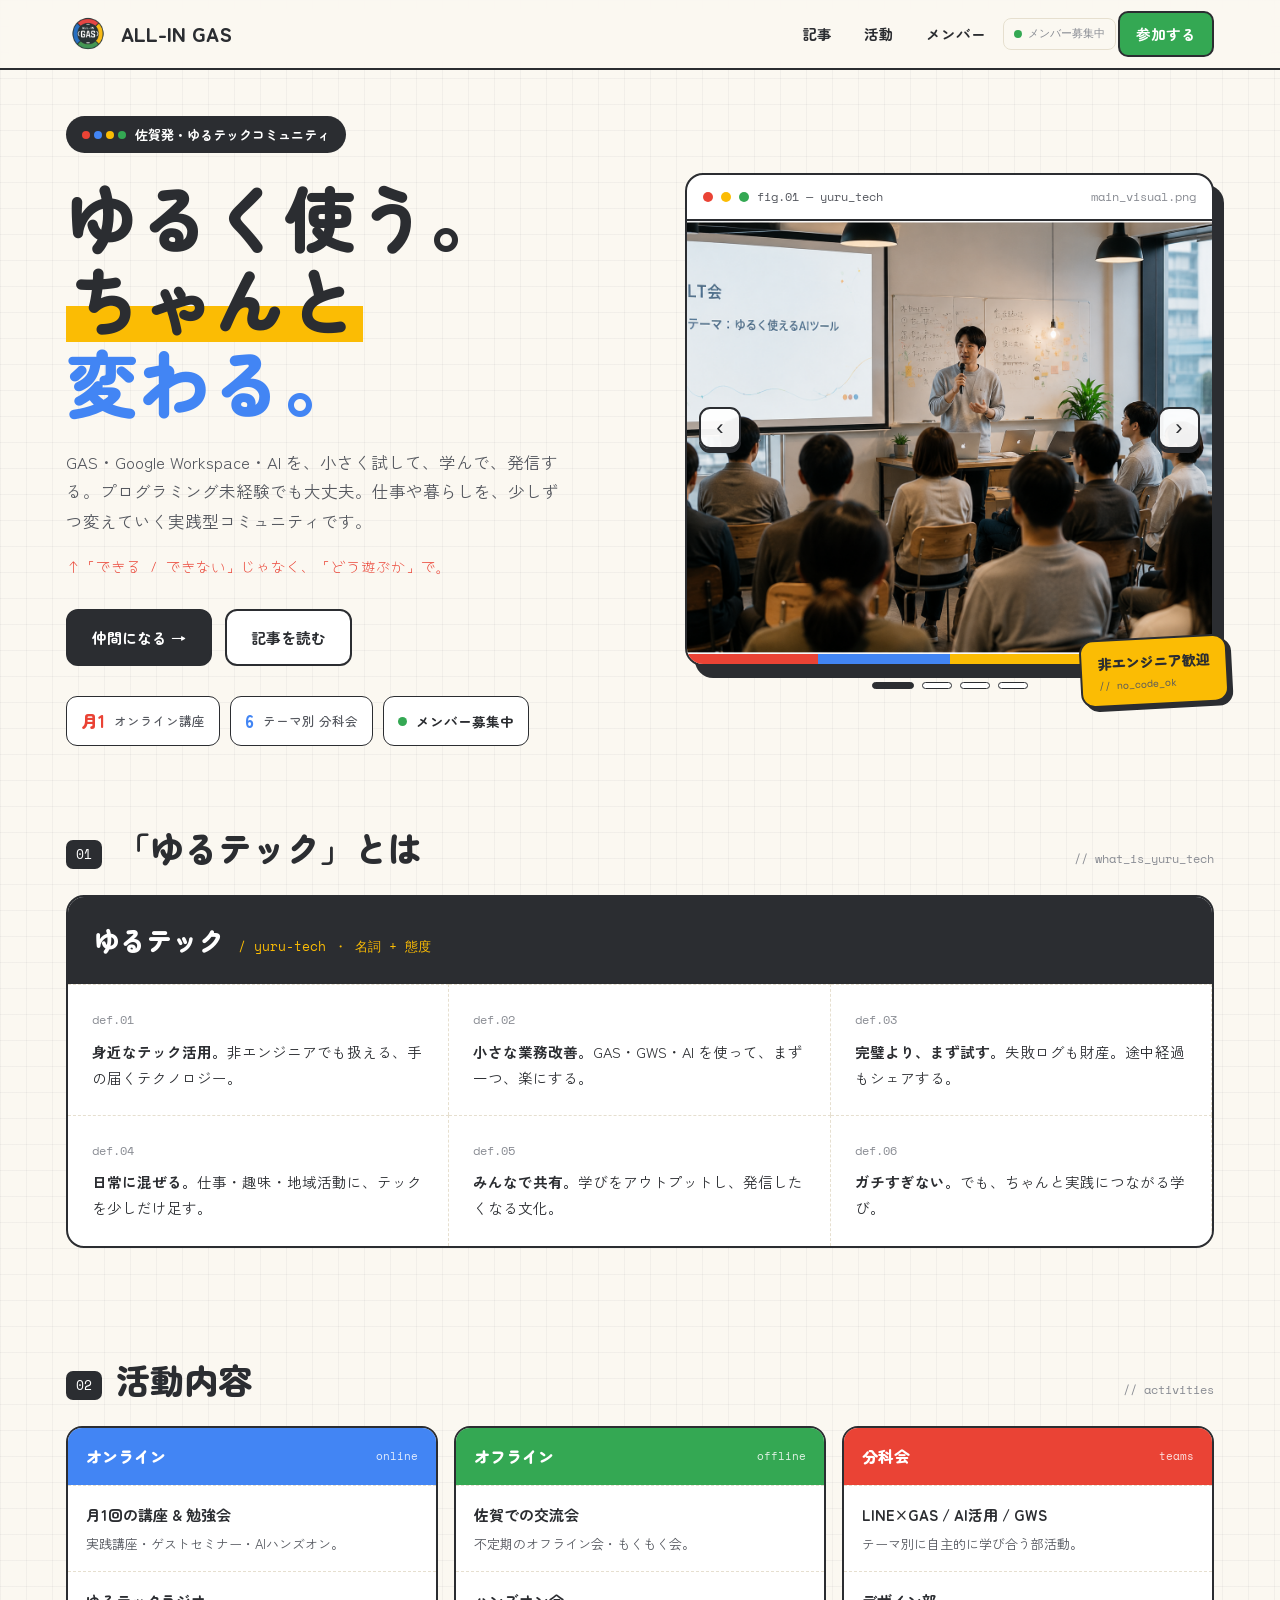
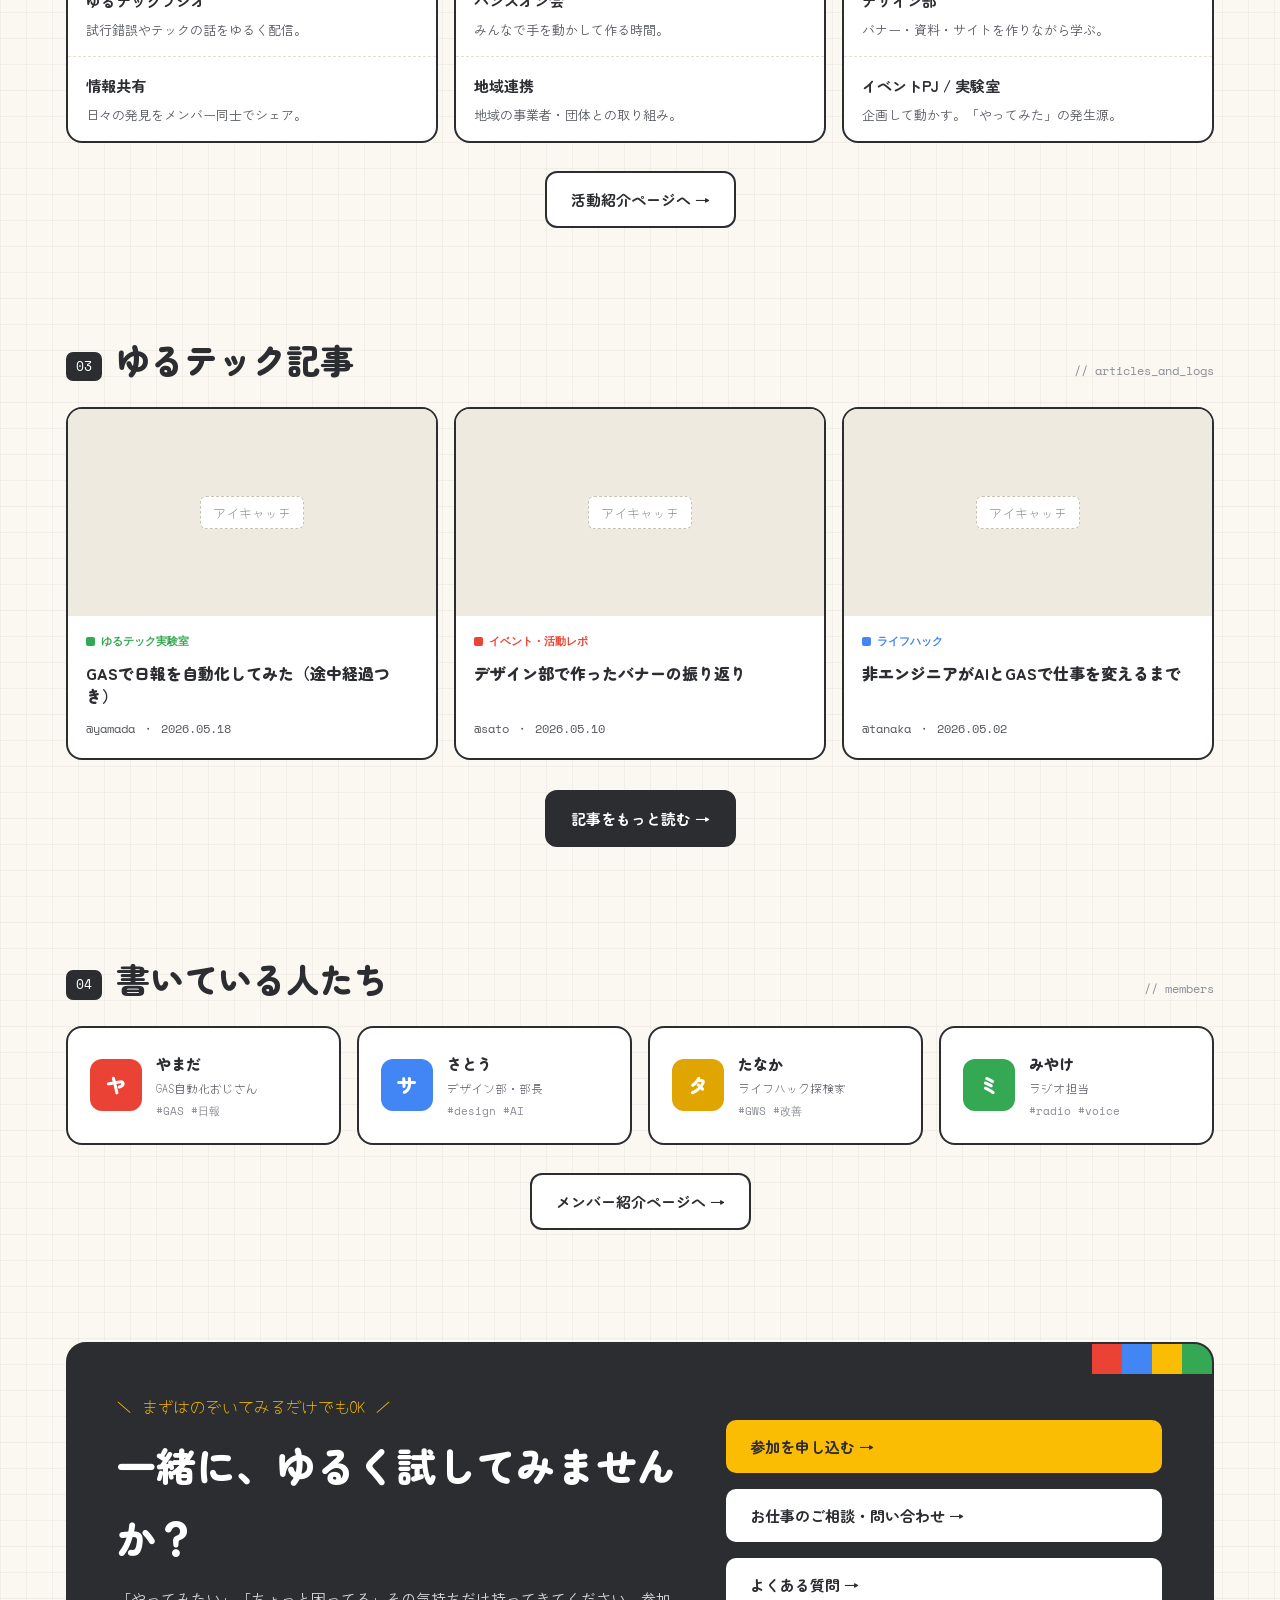
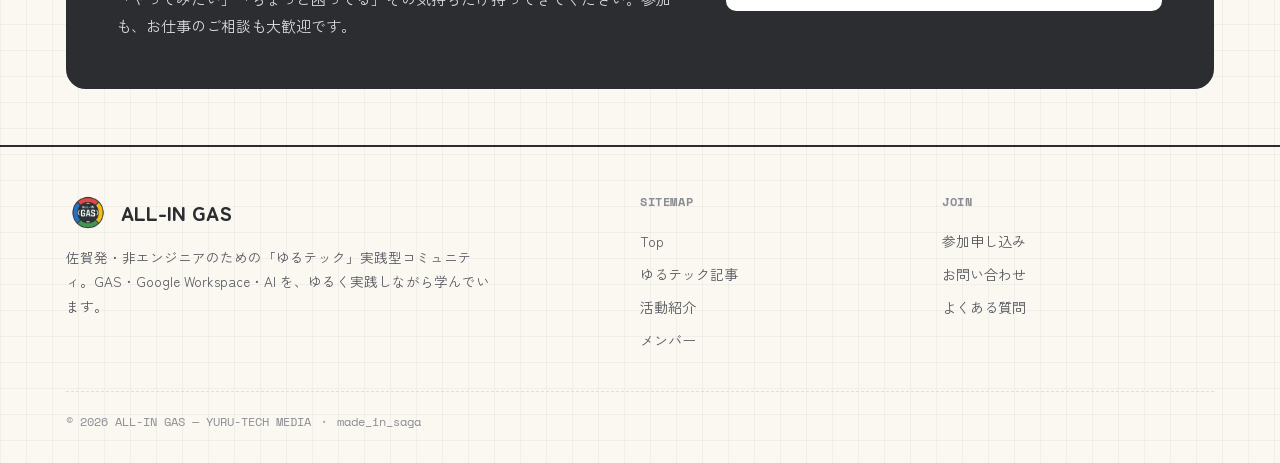
==== commit 6b664ba3: "ヒーローのカルーセル1枚目にメインビジュアル画像(LT会)を適用" ====
--- a/index.html
+++ b/index.html
@@ -210,9 +210,9 @@
   </div>
   <div class="visual">
     <div class="card">
-      <div class="figbar"><span class="tdot" style="background:var(--g-red)"></span><span class="tdot" style="background:var(--g-yellow)"></span><span class="tdot" style="background:var(--g-green)"></span>fig.01 — yuru_tech<span class="name" id="figname">main_visual.jpg</span></div>
+      <div class="figbar"><span class="tdot" style="background:var(--g-red)"></span><span class="tdot" style="background:var(--g-yellow)"></span><span class="tdot" style="background:var(--g-green)"></span>fig.01 — yuru_tech<span class="name" id="figname">main_visual.png</span></div>
       <div class="track" id="track">
-        <div class="slide"><div class="ph"><span>メインビジュアル 1</span></div></div>
+        <div class="slide"><img src="assets/main_visual.png" alt="ALL-IN GAS のLT会のようす（テーマ：ゆるく使えるAIツール）" style="width:100%; aspect-ratio:4/3.3; object-fit:cover; display:block;"></div>
         <div class="slide"><div class="ph"><span>講座のようす 2</span></div></div>
         <div class="slide"><div class="ph"><span>もくもく会 3</span></div></div>
         <div class="slide"><div class="ph"><span>デザイン部 4</span></div></div>
@@ -234,7 +234,7 @@
   const slides=[...track.children];
   const dotsWrap=document.getElementById('cdots');
   const figname=document.getElementById('figname');
-  const names=['main_visual.jpg','lecture_01.jpg','mokumoku.jpg','design_team.jpg'];
+  const names=['main_visual.png','lecture_01.jpg','mokumoku.jpg','design_team.jpg'];
   let i=0, timer;
   slides.forEach((_,n)=>{ const d=document.createElement('button'); d.className='dot'+(n===0?' on':''); d.addEventListener('click',()=>{go(n);reset();}); dotsWrap.appendChild(d); });
   const dots=[...dotsWrap.children];
